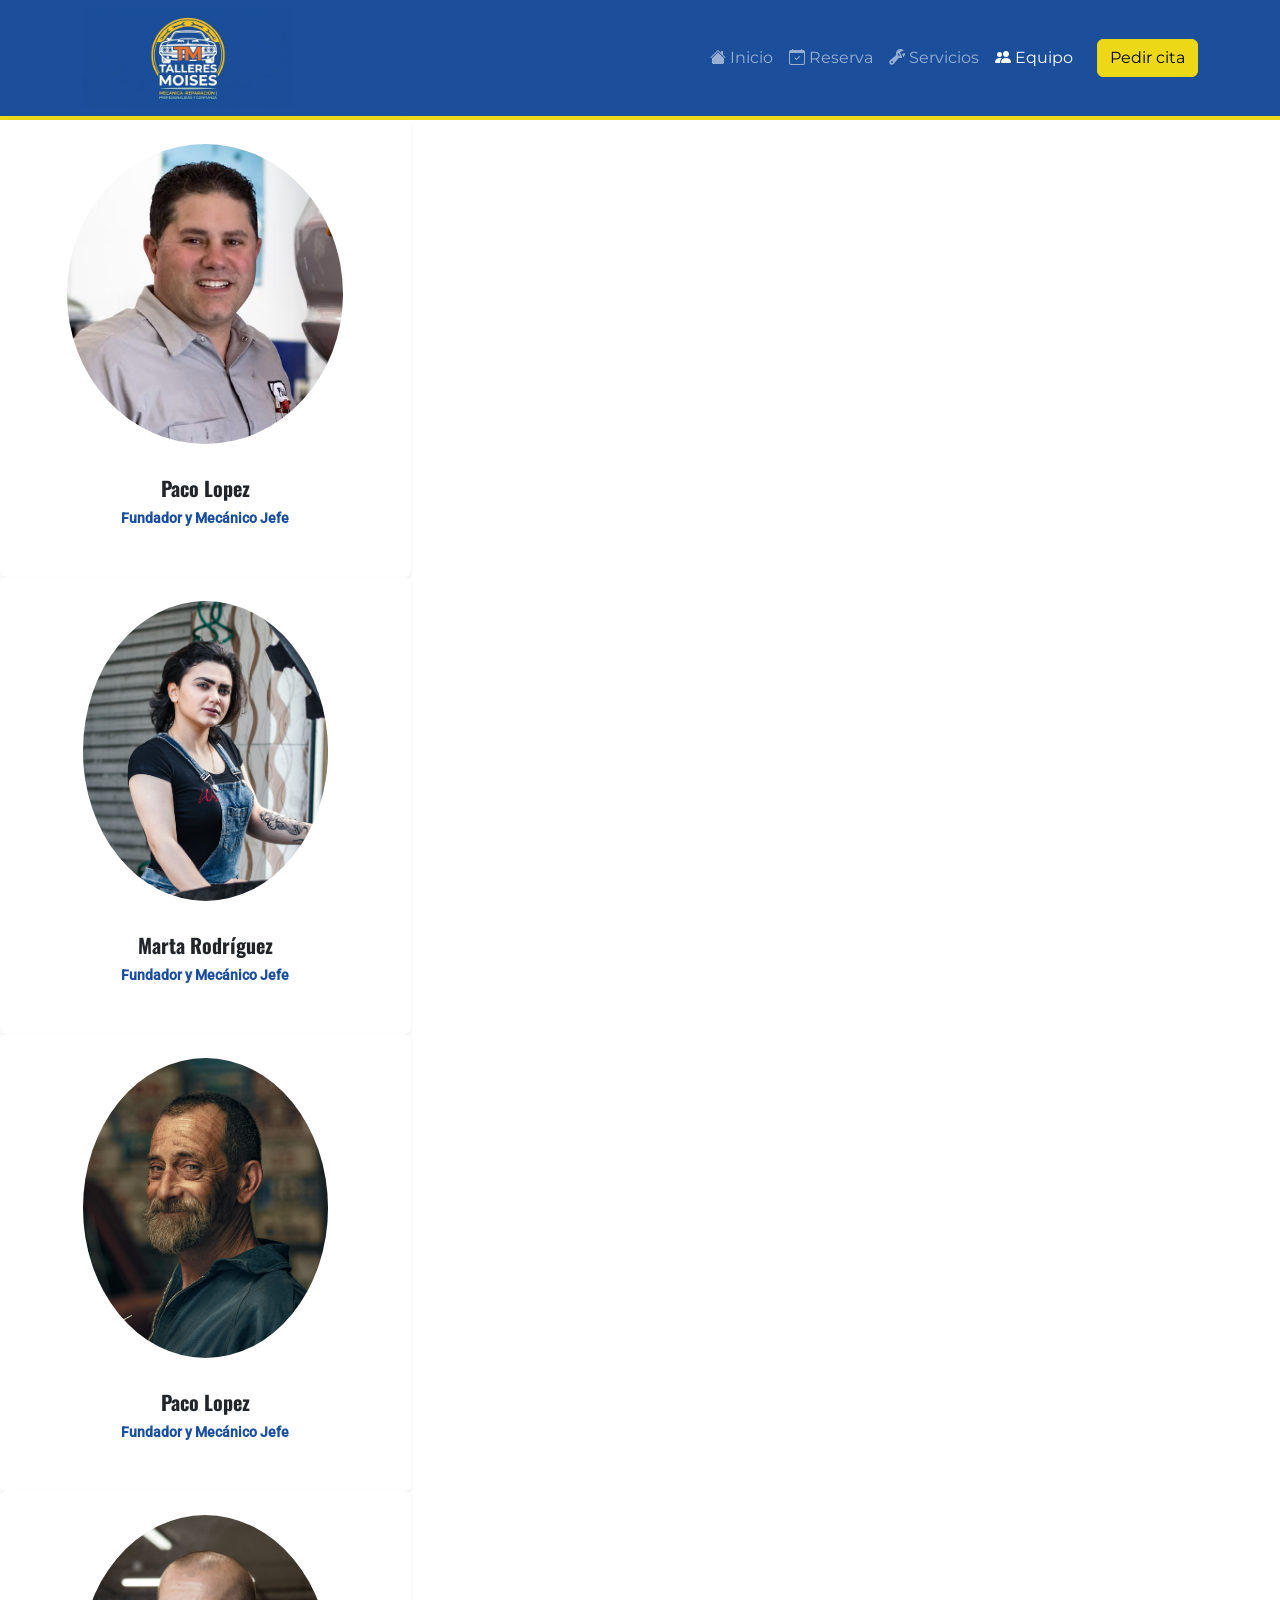
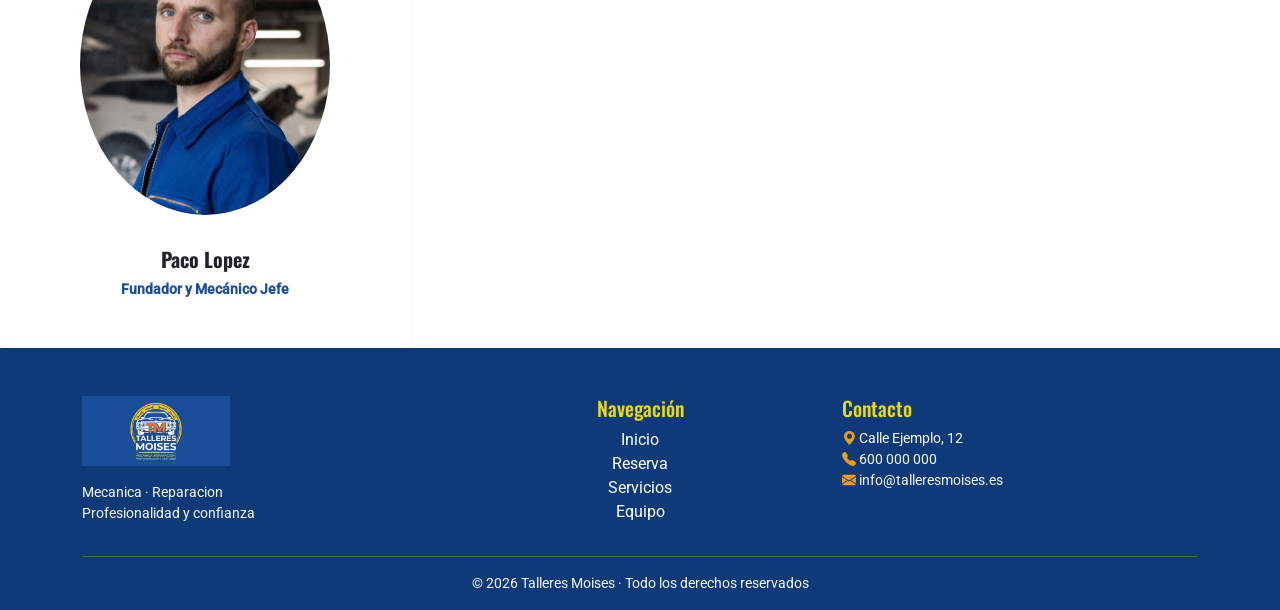
==== pages/equipo.html @ 010c3833 "equipo" ====
<!DOCTYPE html>
<html lang="en">
<head>
    <meta charset="UTF-8" />
    <meta name="viewport" content="width=device-width, initial-scale=1" />
    <title>Talleres Moises</title>
    <link rel="icon" href="img/favicon/favicon.ico" sizes="any" />
    <link
      rel="icon"
      type="image/png"
      sizes="32x32"
      href="../img/favicon/favicon-32.png"
    />
    <link rel="apple-touch-icon" href="img/favicon/apple-touch-icon.png" />
    <link
      href="https://cdn.jsdelivr.net/npm/bootstrap@5.3.3/dist/css/bootstrap.min.css"
      rel="stylesheet"
    />
    <link
      href="https://cdn.jsdelivr.net/npm/bootstrap-icons@1.11.3/font/bootstrap-icons.min.css"
      rel="stylesheet"
    />
    <link href="../css/style.css" rel="stylesheet" />
</head>
<body>
<nav class="navbar navbar-expand-lg navbar-dark bg-primary">
      <div class="container">
        <a class="navbar-brand" href="../index.html">
          <img src="../img/logo/logo.webp" alt="Talleres Moises" height="156" />
        </a>

        <button
          class="navbar-toggler"
          type="button"
          data-bs-toggle="collapse"
          data-bs-target="#menuPrincipal"
          aria-controls="menuPrincipal"
          aria-expanded="false"
          aria-label="Abrir menú"
        >
          <span class="navbar-toggler-icon"></span>
        </button>

        <div class="collapse navbar-collapse" id="menuPrincipal">
          <ul class="navbar-nav ms-auto mb-2 mb-lg-0">
            <li class="nav-item">
              <a class="nav-link" href="../index.html">
                <i class="bi bi-house-fill"></i> Inicio
              </a>
            </li>
            <li class="nav-item">
              <a class="nav-link" href="../pages/reserva.html">
                <i class="bi bi-calendar-check"></i> Reserva
              </a>
            </li>
            <li class="nav-item">
              <a class="nav-link" href="../pages/servicios.html">
                <i class="bi bi-wrench-adjustable"></i> Servicios
              </a>
            </li>
            <li class="nav-item">
              <a class="nav-link active" href="../pages/equipo.html">
                <i class="bi bi-people-fill"></i> Equipo
              </a>
            </li>
          </ul>

          <a
            class="btn btn-secondary ms-lg-3 d-none d-lg-inline-block"
            href="../pages/reserva.html"
          >
            Pedir cita
          </a>
        </div>
      </div>
    </nav>
<!-- =========================== DIV =================================== -->

    <div class="row g-4">
       <div class="col-12 col-md-4">
        <div class="card h-100 shadow-sm border-0">

            <div class="card-body text-center p-4">
                <img src="../img/equipo/trabajador1.jpg" class="rounded-circle border-3 border-primary mb-3 object-fit-cover" 
                alt="Foto de trabajador" style="height: 300px; object-fit: cover; object-position: top;">
                <div class="card-body text-center">
                    <h3 class="card-title h5 fw-bold">Paco Lopez</h3>
                    <p class="text-primary small fw-semibold mb-2">Fundador y Mecánico Jefe</p>
                </div>
            </div>
        </div>
        </div>
    </div>

    <div class="row g-4">
       <div class="col-12 col-md-4">
        <div class="card h-100 shadow-sm border-0">

            <div class="card-body text-center p-4">
                <img src="../img/equipo/trabajadora2.jpg" class="rounded-circle border-3 border-primary mb-3 object-fit-cover" 
                alt="Foto de trabajador" style="height: 300px; object-fit: cover; object-position: top;">
                <div class="card-body text-center">
                    <h3 class="card-title h5 fw-bold">Marta Rodríguez</h3>
                    <p class="text-primary small fw-semibold mb-2">Fundador y Mecánico Jefe</p>
                </div>
            </div>
        </div>
        </div>
    </div>

    <div class="row g-4">
       <div class="col-12 col-md-4">
        <div class="card h-100 shadow-sm border-0">

            <div class="card-body text-center p-4">
                <img src="../img/equipo/trabajador3.jpg" class="rounded-circle border-3 border-primary mb-3 object-fit-cover" 
                alt="Foto de trabajador" style="height: 300px; object-fit: cover; object-position: top;">
                <div class="card-body text-center">
                    <h3 class="card-title h5 fw-bold">Paco Lopez</h3>
                    <p class="text-primary small fw-semibold mb-2">Fundador y Mecánico Jefe</p>
                </div>
            </div>
        </div>
        </div>
    </div>

        <div class="row g-4">
       <div class="col-12 col-md-4">
        <div class="card h-100 shadow-sm border-0">

            <div class="card-body text-center p-4">
                <img src="../img/equipo/trabajador4.jpg" class="rounded-circle border-3 border-primary mb-3 object-fit-cover" 
                alt="Foto de trabajador" style="height: 300px; object-fit: cover; object-position: top;">
                <div class="card-body text-center">
                    <h3 class="card-title h5 fw-bold">Paco Lopez</h3>
                    <p class="text-primary small fw-semibold mb-2">Fundador y Mecánico Jefe</p>
                </div>
            </div>
        </div>
        </div>
    </div>

    <footer class="bg-dark text-light pt-5 pb-3">
      <div class="container">
        <div class="row gy-4">
          <div class="col-12 col-md-4 text-center text-md-start">
            <img
              src="../img/logo/logo.webp"
              alt="Talleres Moises"
              height="70"
              class="mb-3"
            />
            <p class="small mb-0">
              Mecanica · Reparacion<br />Profesionalidad y confianza
            </p>
          </div>

          <div class="col-6 col-md-4 text-md-center">
            <h5 class="text-secondary">Navegación</h5>
            <ul class="list-unstyled">
              <li><a class="footer-link" href="../index.html">Inicio</a></li>
              <li><a class="footer-link" href="reserva.html">Reserva</a></li>
              <li>
                <a class="footer-link" href="servicios.html">Servicios</a>
              </li>
              <li><a class="footer-link" href="equipo.html">Equipo</a></li>
            </ul>
          </div>

          <div class="col-6 col-md-4">
            <h5 class="text-secondary">Contacto</h5>
            <ul class="list-unstyled small">
              <li>
                <i class="bi bi-geo-alt-fill text-warning"></i> Calle Ejemplo,
                12
              </li>
              <li>
                <i class="bi bi-telephone-fill text-warning"></i> 600 000 000
              </li>
              <li>
                <i class="bi bi-envelope-fill text-warning"></i>
                info@talleresmoises.es
              </li>
            </ul>
          </div>
        </div>

        <hr class="border-secondary" />
        <p class="text-center small mb-0">
          &copy; 2026 Talleres Moises · Todo los derechos reservados
        </p>
      </div>
    </footer>
    <script src="https://cdn.jsdelivr.net/npm/bootstrap@5.3.3/dist/js/bootstrap.bundle.min.js"></script>
  <script src="js/codigo.js"></script>
</body>
</html>
---- css/style.css ----
@font-face {
  font-family: 'Montserrat';
  font-weight: 400;
  font-style: normal;
  font-display: swap;
  src: url('../fonts/Montserrat-Regular.woff') format('woff');
}

@font-face {
  font-family: 'Montserrat';
  font-weight: 600;
  font-style: normal;
  font-display: swap;
  src: url('../fonts/Montserrat-SemiBold.woff') format('woff');
}

@font-face {
  font-family: 'Oswald';
  font-weight: 500;
  font-style: normal;
  font-display: swap;
  src: url('../fonts/Oswald-Medium.woff') format('woff');
}

@font-face {
  font-family: 'Oswald';
  font-weight: 700;
  font-style: normal;
  font-display: swap;
  src: url('../fonts/Oswald-Bold.woff') format('woff');
}

@font-face {
  font-family: 'Roboto';
  font-weight: 400;
  font-style: normal;
  font-display: swap;
  src: url('../fonts/Roboto-Regular.woff') format('woff');
}

@font-face {
  font-family: 'Roboto';
  font-weight: 500;
  font-style: normal;
  font-display: swap;
  src: url('../fonts/Roboto-Medium.woff') format('woff');
}

:root {
  --bs-primary: #1B4F9C;
  --bs-primary-rgb: 27, 79, 156;
  --bs-secondary: #ECD816;
  --bs-secondary-rgb: 236, 216, 22;
  --bs-info: #531CA1;
  --bs-info-rgb: 83, 28, 161;
  --bs-warning: #EC9D16;
  --bs-warning-rgb: 236, 157, 22;
  --bs-dark: #0F3A79;
  --bs-dark-rgb: 15, 58, 121;
  --bs-body-font-family: 'Roboto', sans-serif;
}

/* ===== Botones y badge con la paleta ===== */
.btn-secondary {
  --bs-btn-color: #000;
  --bs-btn-bg: #ECD816;
  --bs-btn-border-color: #ECD816;
  --bs-btn-hover-color: #000;
  --bs-btn-hover-bg: #d4c014;
  --bs-btn-hover-border-color: #d4c014;
  --bs-btn-active-color: #000;
  --bs-btn-active-bg: #c2af12;
  --bs-btn-active-border-color: #c2af12;
}

h1, h2, h3, h4, h5, h6 { font-family: 'Oswald', sans-serif; }
.navbar, .btn { font-family: 'Montserrat', sans-serif; }


.navbar {
  border-bottom: 4px solid var(--bs-secondary);
}

.navbar-brand {
    padding: 0;
}

.navbar-brand img {
    height: 100px;
}

.footer-link{
    color: #fff;
    text-decoration: none;
}

.hero {
  background: linear-gradient(135deg, #f4f7fc 0%, #dce8f8 100%);
}

.btn-hero {
  border-radius: 50rem;
  transition: transform .2s ease, box-shadow .2s ease;
}

.btn-hero:hover {
  transform: translateY(-3px);
  box-shadow: 0 .5rem 1rem rgba(15, 58, 121, .25);
}

.btn-hero .bi-arrow-right {
  transition: transform .2s ease;
}

.btn-hero:hover .bi-arrow-right {
  transform: translateX(4px);
}

.footer-link:hover{
    color: var(--bs-secondary);
}

.text-bg-secondary {
    color: #000 !important;
}

/* ===== Cards "Por qué elegirnos" ===== */
.card-porque {
  transition: transform .25s ease, box-shadow .25s ease;
}

.card-porque:hover {
  transform: translateY(-8px);
  box-shadow: 0 1rem 1.5rem rgba(15, 58, 121, .2) !important;
}

.card-porque .bi {
  display: inline-block;
  transition: transform .25s ease;
}

.card-porque:hover .bi {
  transform: scale(1.2) rotate(-8deg);
}

.icono-contacto {
  display: inline-flex;
  align-items: center;
  justify-content: center;
  width: 2.5rem;
  height: 2.5rem;
  flex-shrink: 0;
  border-radius: 50%;
  background: var(--bs-warning);
  color: #fff;
  transition: transform .25s ease, background-color .25s ease;
}

.card-ubicacion .d-flex:hover .icono-contacto {
  transform: scale(1.1);
  background: var(--bs-primary);
}

/* ===== Ubicación ===== */
.icono-contacto {
  display: inline-flex;
  align-items: center;
  justify-content: center;
  width: 2.5rem;
  height: 2.5rem;
  flex-shrink: 0;
  border-radius: 50%;
  background: var(--bs-warning);
  color: #fff;
  transition: transform .25s ease, background-color .25s ease;
}

.card-ubicacion .d-flex:hover .icono-contacto {
  transform: scale(1.1);
  background: var(--bs-primary);
}
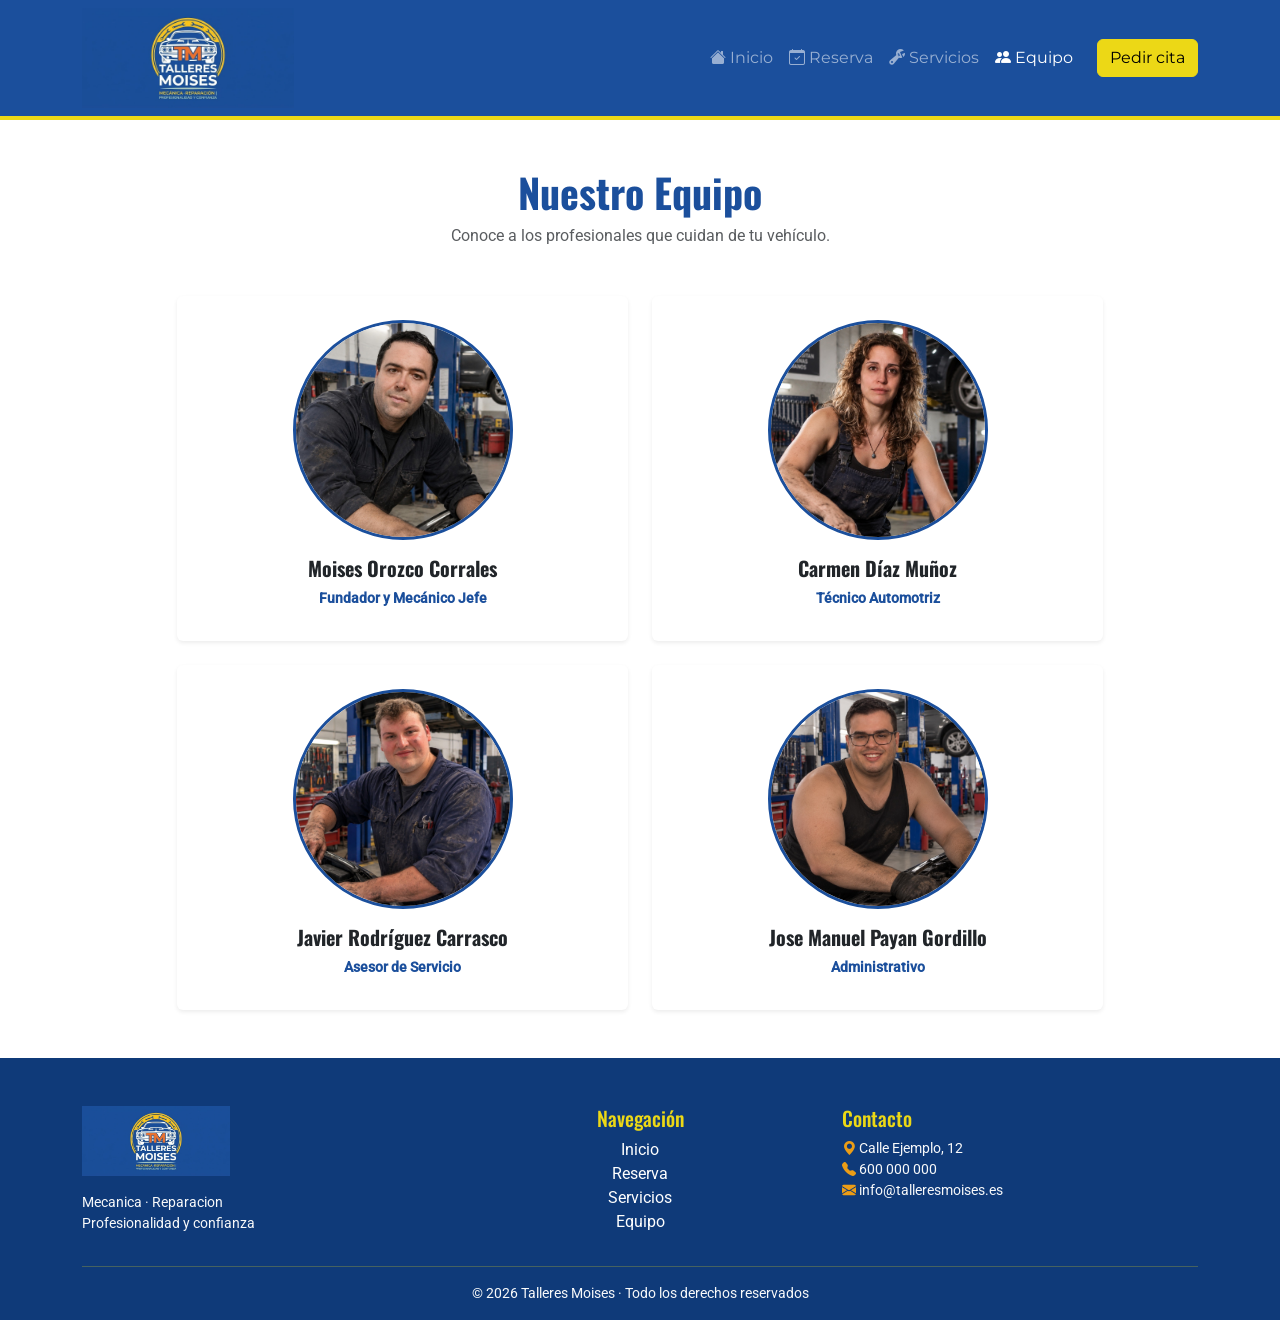
==== commit 71d21e64: "v2 equipo" ====
--- a/pages/equipo.html
+++ b/pages/equipo.html
@@ -74,71 +74,79 @@
         </div>
       </div>
     </nav>
-<!-- =========================== DIV =================================== -->
-
-    <div class="row g-4">
-       <div class="col-12 col-md-4">
-        <div class="card h-100 shadow-sm border-0">
-
-            <div class="card-body text-center p-4">
-                <img src="../img/equipo/trabajador1.jpg" class="rounded-circle border-3 border-primary mb-3 object-fit-cover" 
-                alt="Foto de trabajador" style="height: 300px; object-fit: cover; object-position: top;">
-                <div class="card-body text-center">
-                    <h3 class="card-title h5 fw-bold">Paco Lopez</h3>
+    <!-- ---------------- MAIN ---------------- -->
+     <main class="container my-5">
+    
+    <!-- Título de la sección -->
+    <div class="text-center mb-5">
+        <h1 class="fw-bold text-primary">Nuestro Equipo</h1>
+        <p class="text-muted">Conoce a los profesionales que cuidan de tu vehículo.</p>
+    </div>
+
+    <div class="row g-4 mb-4 justify-content-center">
+        
+        <div class="col-12 col-md-6 col-lg-5">
+            <div class="card h-100 shadow-sm border-0">
+                <div class="card-body text-center p-4">
+                    <img src="../img/equipo/moisestrabajador.jpeg" 
+                         class="rounded-circle border border-3 border-primary mb-3 object-fit-cover" 
+                         alt="Moises Orozco" 
+                         style="height: 220px; width: 220px; object-position: top;">
+                    
+                    <h3 class="card-title h5 fw-bold">Moises Orozco Corrales</h3>
                     <p class="text-primary small fw-semibold mb-2">Fundador y Mecánico Jefe</p>
                 </div>
             </div>
         </div>
-        </div>
-    </div>
-
-    <div class="row g-4">
-       <div class="col-12 col-md-4">
-        <div class="card h-100 shadow-sm border-0">
-
-            <div class="card-body text-center p-4">
-                <img src="../img/equipo/trabajadora2.jpg" class="rounded-circle border-3 border-primary mb-3 object-fit-cover" 
-                alt="Foto de trabajador" style="height: 300px; object-fit: cover; object-position: top;">
-                <div class="card-body text-center">
-                    <h3 class="card-title h5 fw-bold">Marta Rodríguez</h3>
-                    <p class="text-primary small fw-semibold mb-2">Fundador y Mecánico Jefe</p>
-                </div>
-            </div>
-        </div>
-        </div>
-    </div>
-
-    <div class="row g-4">
-       <div class="col-12 col-md-4">
-        <div class="card h-100 shadow-sm border-0">
-
-            <div class="card-body text-center p-4">
-                <img src="../img/equipo/trabajador3.jpg" class="rounded-circle border-3 border-primary mb-3 object-fit-cover" 
-                alt="Foto de trabajador" style="height: 300px; object-fit: cover; object-position: top;">
-                <div class="card-body text-center">
-                    <h3 class="card-title h5 fw-bold">Paco Lopez</h3>
-                    <p class="text-primary small fw-semibold mb-2">Fundador y Mecánico Jefe</p>
-                </div>
-            </div>
-        </div>
-        </div>
-    </div>
-
-        <div class="row g-4">
-       <div class="col-12 col-md-4">
-        <div class="card h-100 shadow-sm border-0">
-
-            <div class="card-body text-center p-4">
-                <img src="../img/equipo/trabajador4.jpg" class="rounded-circle border-3 border-primary mb-3 object-fit-cover" 
-                alt="Foto de trabajador" style="height: 300px; object-fit: cover; object-position: top;">
-                <div class="card-body text-center">
-                    <h3 class="card-title h5 fw-bold">Paco Lopez</h3>
-                    <p class="text-primary small fw-semibold mb-2">Fundador y Mecánico Jefe</p>
-                </div>
-            </div>
-        </div>
-        </div>
-    </div>
+
+        <div class="col-12 col-md-6 col-lg-5">
+            <div class="card h-100 shadow-sm border-0">
+                <div class="card-body text-center p-4">
+                    <img src="../img/equipo/carmentrabajadora.jpeg" 
+                         class="rounded-circle border border-3 border-primary mb-3 object-fit-cover" 
+                         alt="Carmen Díaz" 
+                         style="height: 220px; width: 220px; object-position: top;">
+                    
+                    <h3 class="card-title h5 fw-bold">Carmen Díaz Muñoz</h3>
+                    <p class="text-primary small fw-semibold mb-2">Técnico Automotriz</p>
+                </div>
+            </div>
+        </div>
+
+    </div> 
+
+    <div class="row g-4 justify-content-center">
+        
+        <div class="col-12 col-md-6 col-lg-5">
+            <div class="card h-100 shadow-sm border-0">
+                <div class="card-body text-center p-4">
+                    <img src="../img/equipo/javiertrabajador.jpeg" 
+                         class="rounded-circle border border-3 border-primary mb-3 object-fit-cover" 
+                         alt="Javier Rodríguez" 
+                         style="height: 220px; width: 220px; object-position: top;">
+                    
+                    <h3 class="card-title h5 fw-bold">Javier Rodríguez Carrasco</h3>
+                    <p class="text-primary small fw-semibold mb-2">Asesor de Servicio</p>
+                </div>
+            </div>
+        </div>
+
+        <div class="col-12 col-md-6 col-lg-5">
+            <div class="card h-100 shadow-sm border-0">
+                <div class="card-body text-center p-4">
+                    <img src="../img/equipo/payantrabajador.jpeg" 
+                         class="rounded-circle border border-3 border-primary mb-3 object-fit-cover" 
+                         alt="Jose Manuel Payan" 
+                         style="height: 220px; width: 220px; object-position: top;">
+                    
+                    <h3 class="card-title h5 fw-bold">Jose Manuel Payan Gordillo</h3>
+                    <p class="text-primary small fw-semibold mb-2">Administrativo</p>
+                </div>
+            </div>
+        </div>
+
+    </div> 
+</main>
 
     <footer class="bg-dark text-light pt-5 pb-3">
       <div class="container">
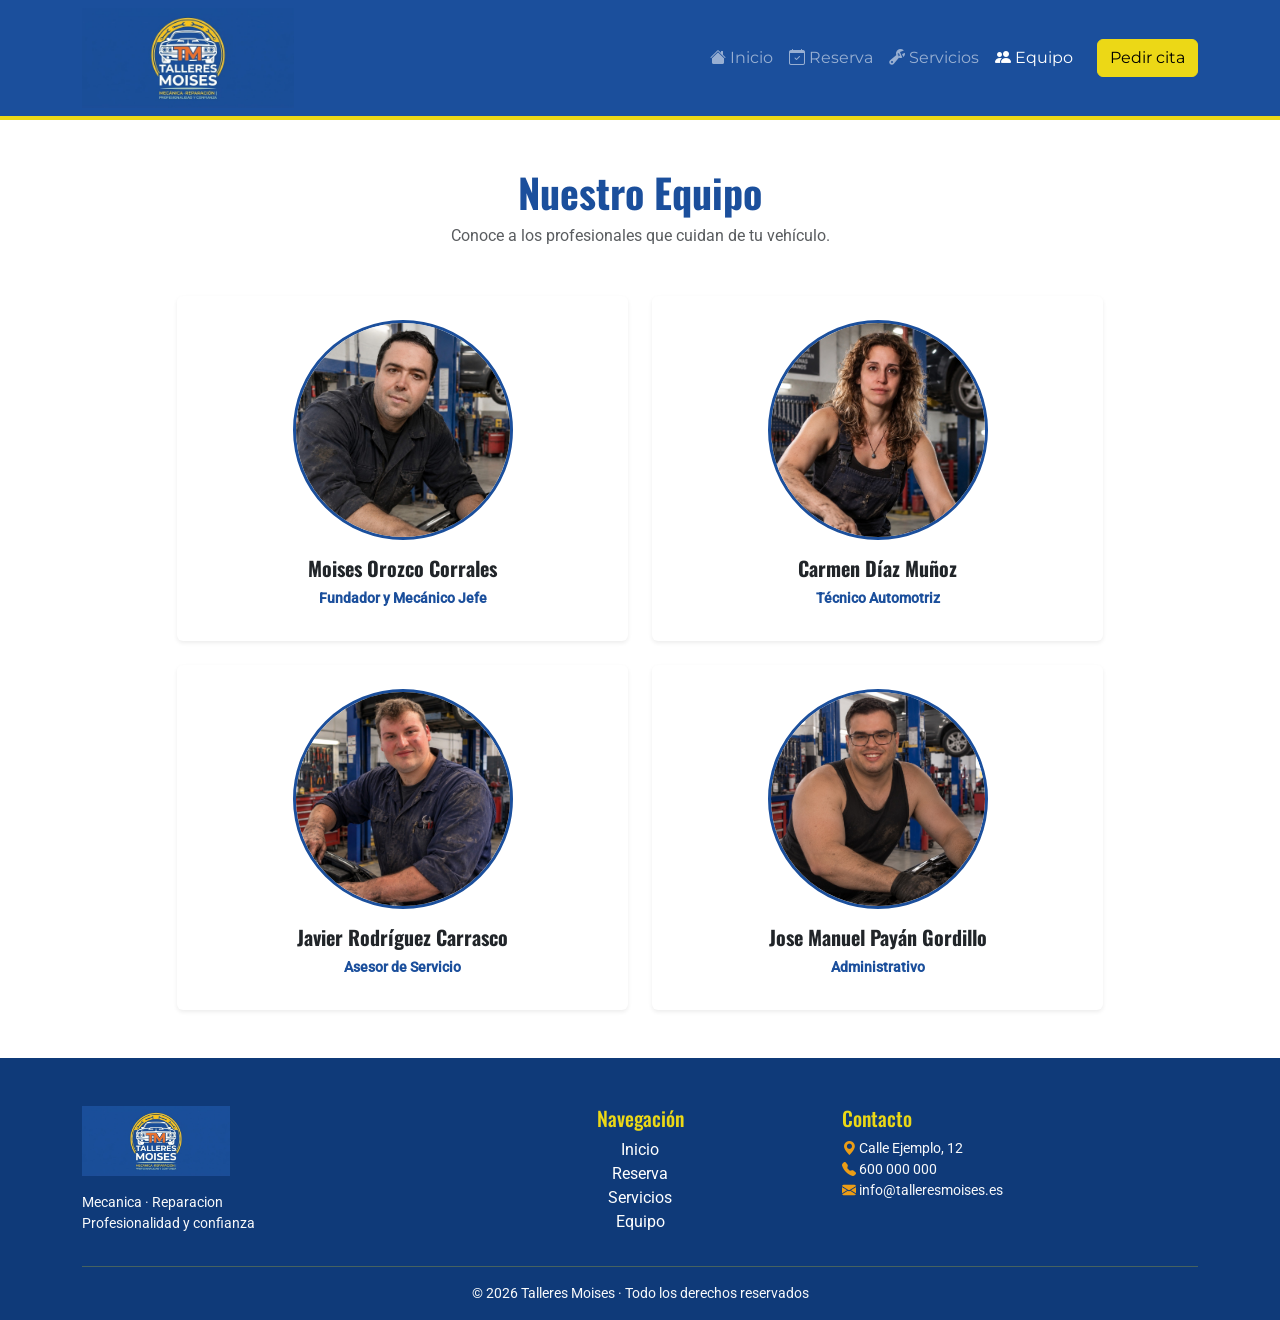
==== commit 853ff3e7: "Update equipo.html" ====
--- a/pages/equipo.html
+++ b/pages/equipo.html
@@ -139,7 +139,7 @@
                          alt="Jose Manuel Payan" 
                          style="height: 220px; width: 220px; object-position: top;">
                     
-                    <h3 class="card-title h5 fw-bold">Jose Manuel Payan Gordillo</h3>
+                    <h3 class="card-title h5 fw-bold">Jose Manuel Payán Gordillo</h3>
                     <p class="text-primary small fw-semibold mb-2">Administrativo</p>
                 </div>
             </div>
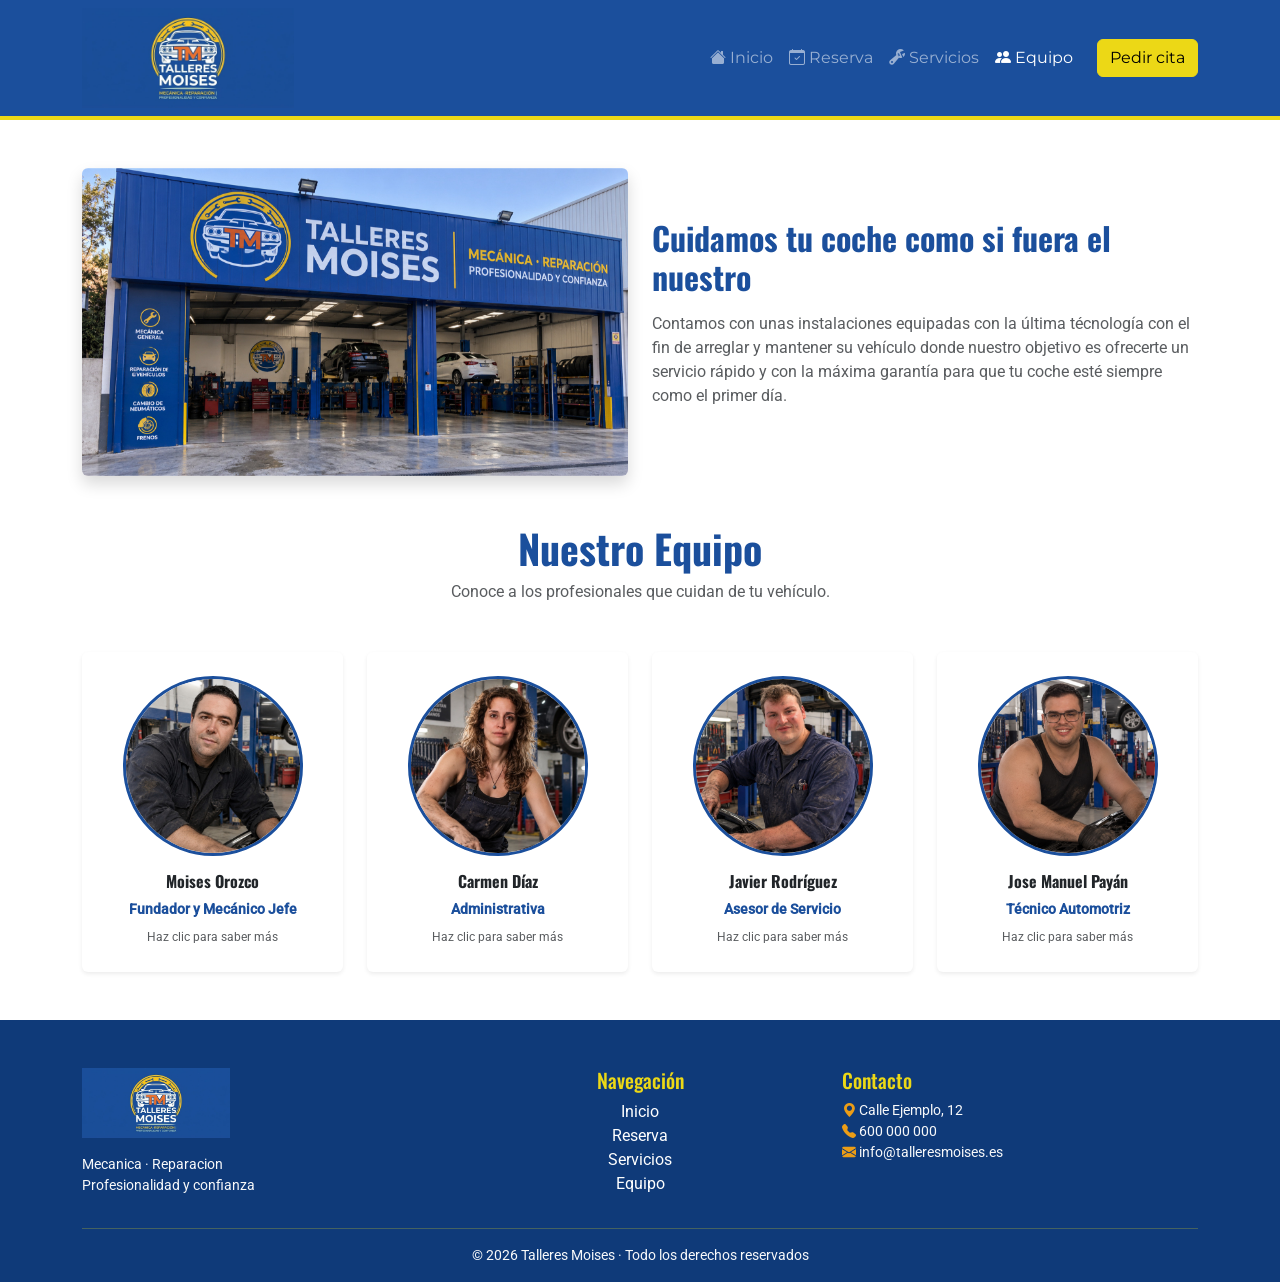
==== commit cacaa107: "equipo v4" ====
--- a/pages/equipo.html
+++ b/pages/equipo.html
@@ -4,7 +4,7 @@
     <meta charset="UTF-8" />
     <meta name="viewport" content="width=device-width, initial-scale=1" />
     <title>Talleres Moises</title>
-    <link rel="icon" href="img/favicon/favicon.ico" sizes="any" />
+    <link rel="icon" href="../img/favicon/favicon.ico" sizes="any" />
     <link
       rel="icon"
       type="image/png"
@@ -74,78 +74,155 @@
         </div>
       </div>
     </nav>
+    <!-- ---------------- SECTION ---------------- -->
+    <section class="container my-5">
+      <div class="row align-items-center g-4">
+        <div class="col-12 col-md-6 text-center">
+          <img src="../img/equipo/Talleres-Moisés_-Mecánica-Profesional-y-Confianza.jpg" class="img-fluid rounded shadow" alt="Intalaciones de Talleres Moises">
+        </div>
+
+        <div class="col-12 col-md-6">
+          <h2 class="fw-bold text-primary mb-3">Cuidamos tu coche como si fuera el nuestro</h2>
+          <p class="text-muted">
+            Contamos con unas instalaciones equipadas con la última técnología con el fin de arreglar y mantener su vehículo donde nuestro objetivo es
+            ofrecerte un servicio rápido y con la máxima garantía para que tu coche esté siempre como el primer día.
+          </p>
+        </div>
+      </div>
+    </section>
+
     <!-- ---------------- MAIN ---------------- -->
      <main class="container my-5">
     
-    <!-- Título de la sección -->
     <div class="text-center mb-5">
         <h1 class="fw-bold text-primary">Nuestro Equipo</h1>
         <p class="text-muted">Conoce a los profesionales que cuidan de tu vehículo.</p>
     </div>
 
-    <div class="row g-4 mb-4 justify-content-center">
-        
-        <div class="col-12 col-md-6 col-lg-5">
-            <div class="card h-100 shadow-sm border-0">
-                <div class="card-body text-center p-4">
-                    <img src="../img/equipo/moisestrabajador.jpeg" 
-                         class="rounded-circle border border-3 border-primary mb-3 object-fit-cover" 
-                         alt="Moises Orozco" 
-                         style="height: 220px; width: 220px; object-position: top;">
-                    
-                    <h3 class="card-title h5 fw-bold">Moises Orozco Corrales</h3>
-                    <p class="text-primary small fw-semibold mb-2">Fundador y Mecánico Jefe</p>
-                </div>
-            </div>
-        </div>
-
-        <div class="col-12 col-md-6 col-lg-5">
-            <div class="card h-100 shadow-sm border-0">
-                <div class="card-body text-center p-4">
-                    <img src="../img/equipo/carmentrabajadora.jpeg" 
-                         class="rounded-circle border border-3 border-primary mb-3 object-fit-cover" 
-                         alt="Carmen Díaz" 
-                         style="height: 220px; width: 220px; object-position: top;">
-                    
-                    <h3 class="card-title h5 fw-bold">Carmen Díaz Muñoz</h3>
-                    <p class="text-primary small fw-semibold mb-2">Técnico Automotriz</p>
-                </div>
-            </div>
-        </div>
-
-    </div> 
-
     <div class="row g-4 justify-content-center">
         
-        <div class="col-12 col-md-6 col-lg-5">
-            <div class="card h-100 shadow-sm border-0">
-                <div class="card-body text-center p-4">
-                    <img src="../img/equipo/javiertrabajador.jpeg" 
-                         class="rounded-circle border border-3 border-primary mb-3 object-fit-cover" 
-                         alt="Javier Rodríguez" 
-                         style="height: 220px; width: 220px; object-position: top;">
-                    
-                    <h3 class="card-title h5 fw-bold">Javier Rodríguez Carrasco</h3>
-                    <p class="text-primary small fw-semibold mb-2">Asesor de Servicio</p>
-                </div>
-            </div>
-        </div>
-
-        <div class="col-12 col-md-6 col-lg-5">
-            <div class="card h-100 shadow-sm border-0">
-                <div class="card-body text-center p-4">
-                    <img src="../img/equipo/payantrabajador.jpeg" 
-                         class="rounded-circle border border-3 border-primary mb-3 object-fit-cover" 
-                         alt="Jose Manuel Payan" 
-                         style="height: 220px; width: 220px; object-position: top;">
-                    
-                    <h3 class="card-title h5 fw-bold">Jose Manuel Payán Gordillo</h3>
-                    <p class="text-primary small fw-semibold mb-2">Administrativo</p>
-                </div>
-            </div>
-        </div>
-
-    </div> 
+        <div class="col-12 col-sm-6 col-lg-3">
+            <div class="card card-porque h-100 shadow-sm border-0 text-center p-3" data-bs-toggle="modal" data-bs-target="#modalMoises" style="cursor: pointer;">
+                <div class="card-body text-center p-2">
+                    <img src="../img/equipo/moisestrabajador.jpeg" class="rounded-circle border border-3 border-primary mb-3 object-fit-cover mx-auto" alt="Moises Orozco" style="height: 180px; width: 180px; object-position: top;">
+                    <h3 class="card-title h6 fw-bold">Moises Orozco</h3>
+                    <p class="text-primary small fw-semibold mb-1">Fundador y Mecánico Jefe</p>
+                    <span class="text-muted small" style="font-size: 0.75rem;">Haz clic para saber más</span>
+                </div>
+            </div>
+        </div>
+
+        <div class="col-12 col-sm-6 col-lg-3">
+            <div class="card card-porque h-100 shadow-sm border-0 text-center p-3" data-bs-toggle="modal" data-bs-target="#modalCarmen" style="cursor: pointer;">
+                <div class="card-body text-center p-2">
+                    <img src="../img/equipo/carmentrabajadora.jpeg" class="rounded-circle border border-3 border-primary mb-3 object-fit-cover mx-auto" alt="Carmen Díaz" style="height: 180px; width: 180px; object-position: top;">
+                    <h3 class="card-title h6 fw-bold">Carmen Díaz</h3>
+                    <p class="text-primary small fw-semibold mb-1">Administrativa</p>
+                    <span class="text-muted small" style="font-size: 0.75rem;">Haz clic para saber más</span>
+                </div>
+            </div>
+        </div>
+
+        <div class="col-12 col-sm-6 col-lg-3">
+            <div class="card card-porque h-100 shadow-sm border-0 text-center p-3" data-bs-toggle="modal" data-bs-target="#modalJavier" style="cursor: pointer;">
+                <div class="card-body text-center p-2">
+                    <img src="../img/equipo/javiertrabajador.jpeg" class="rounded-circle border border-3 border-primary mb-3 object-fit-cover mx-auto" alt="Javier Rodríguez" style="height: 180px; width: 180px; object-position: top;">
+                    <h3 class="card-title h6 fw-bold">Javier Rodríguez</h3>
+                    <p class="text-primary small fw-semibold mb-1">Asesor de Servicio</p>
+                    <span class="text-muted small" style="font-size: 0.75rem;">Haz clic para saber más</span>
+                </div>
+            </div>
+        </div>
+
+        <div class="col-12 col-sm-6 col-lg-3">
+            <div class="card card-porque h-100 shadow-sm border-0 text-center p-3" data-bs-toggle="modal" data-bs-target="#modalPayan" style="cursor: pointer;">
+                <div class="card-body text-center p-2">
+                    <img src="../img/equipo/payantrabajador.jpeg" class="rounded-circle border border-3 border-primary mb-3 object-fit-cover mx-auto" alt="Jose Manuel Payan" style="height: 180px; width: 180px; object-position: top;">
+                    <h3 class="card-title h6 fw-bold">Jose Manuel Payán</h3>
+                    <p class="text-primary small fw-semibold mb-1">Técnico Automotriz</p>
+                    <span class="text-muted small" style="font-size: 0.75rem;">Haz clic para saber más</span>
+                </div>
+            </div>
+        </div>
+
+    </div>
+
+    <div class="modal fade" id="modalMoises" tabindex="-1" aria-hidden="true">
+        <div class="modal-dialog modal-dialog-centered">
+            <div class="modal-content">
+                <div class="modal-header bg-primary text-white">
+                    <h5 class="modal-title">Moises Orozco Corrales</h5>
+                    <button type="button" class="btn-close btn-close-white" data-bs-dismiss="modal" aria-label="Cerrar"></button>
+                </div>
+                <div class="modal-body text-center">
+                    <img src="../img/equipo/moisestrabajador.jpeg" class="rounded-circle mb-3 object-fit-cover" style="width: 200px; height: 200px; object-position: top;" alt="Moises">
+                    <p class="text-primary fw-semibold">Fundador y Mecánico Jefe</p>
+                    <p class="text-muted">Con más de 20 años de experiencia al frente del taller, especialista en diagnosis avanzada y optimización de motores.</p>
+                </div>
+                <div class="modal-footer">
+                    <button type="button" class="btn btn-secondary btn-sm" data-bs-dismiss="modal">Cerrar</button>
+                </div>
+            </div>
+        </div>
+    </div>
+
+    <div class="modal fade" id="modalCarmen" tabindex="-1" aria-hidden="true">
+        <div class="modal-dialog modal-dialog-centered">
+            <div class="modal-content">
+                <div class="modal-header bg-primary text-white">
+                    <h5 class="modal-title">Carmen Díaz Muñoz</h5>
+                    <button type="button" class="btn-close btn-close-white" data-bs-dismiss="modal" aria-label="Cerrar"></button>
+                </div>
+                <div class="modal-body text-center">
+                    <img src="../img/equipo/carmentrabajadora.jpeg" class="rounded-circle mb-3 object-fit-cover" style="width: 200px; height: 200px; object-position: top;" alt="Carmen">
+                    <p class="text-primary fw-semibold">Administrativa</p>
+                    <p class="text-muted">Encargada de la gestión administrativa, atención directa al cliente y control de presupuestos y facturación.</p>
+                </div>
+                <div class="modal-footer">
+                    <button type="button" class="btn btn-secondary btn-sm" data-bs-dismiss="modal">Cerrar</button>
+                </div>
+            </div>
+        </div>
+    </div>
+
+    <div class="modal fade" id="modalJavier" tabindex="-1" aria-hidden="true">
+        <div class="modal-dialog modal-dialog-centered">
+            <div class="modal-content">
+                <div class="modal-header bg-primary text-white">
+                    <h5 class="modal-title">Javier Rodríguez Carrasco</h5>
+                    <button type="button" class="btn-close btn-close-white" data-bs-dismiss="modal" aria-label="Cerrar"></button>
+                </div>
+                <div class="modal-body text-center">
+                    <img src="../img/equipo/javiertrabajador.jpeg" class="rounded-circle mb-3 object-fit-cover" style="width: 200px; height: 200px; object-position: top;" alt="Javier">
+                    <p class="text-primary fw-semibold">Asesor de Servicio</p>
+                    <p class="text-muted">Especialista en la recepción de vehículos, asesoramiento personalizado y gestión de citas previas con los clientes.</p>
+                </div>
+                <div class="modal-footer">
+                    <button type="button" class="btn btn-secondary btn-sm" data-bs-dismiss="modal">Cerrar</button>
+                </div>
+            </div>
+        </div>
+    </div>
+
+    <div class="modal fade" id="modalPayan" tabindex="-1" aria-hidden="true">
+        <div class="modal-dialog modal-dialog-centered">
+            <div class="modal-content">
+                <div class="modal-header bg-primary text-white">
+                    <h5 class="modal-title">Jose Manuel Payán Gordillo</h5>
+                    <button type="button" class="btn-close btn-close-white" data-bs-dismiss="modal" aria-label="Cerrar"></button>
+                </div>
+                <div class="modal-body text-center">
+                    <img src="../img/equipo/payantrabajador.jpeg" class="rounded-circle mb-3 object-fit-cover" style="width: 200px; height: 200px; object-position: top;" alt="Jose Manuel">
+                    <p class="text-primary fw-semibold">Técnico Automotriz</p>
+                    <p class="text-muted">Experto en reparaciones mecánicas generales, mantenimiento preventivo y sustitución de componentes del automóvil.</p>
+                </div>
+                <div class="modal-footer">
+                    <button type="button" class="btn btn-secondary btn-sm" data-bs-dismiss="modal">Cerrar</button>
+                </div>
+            </div>
+        </div>
+    </div>
+
 </main>
 
     <footer class="bg-dark text-light pt-5 pb-3">
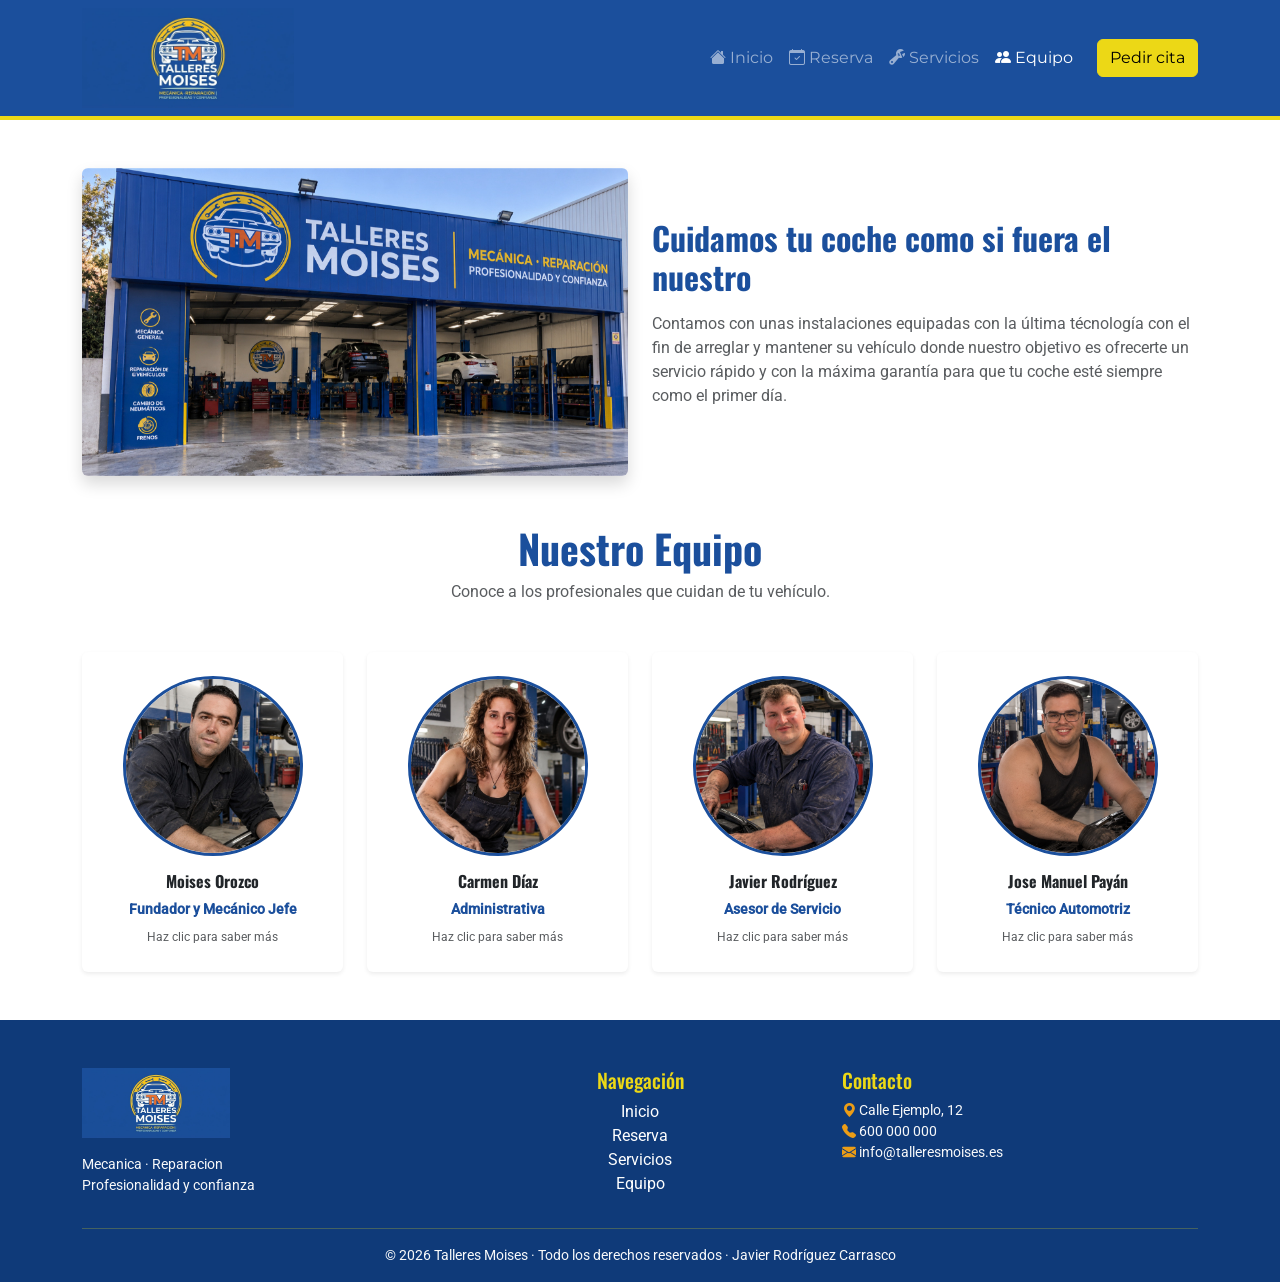
==== commit 3f4b9cb2: "nombre creador equipo" ====
--- a/pages/equipo.html
+++ b/pages/equipo.html
@@ -272,7 +272,7 @@
 
         <hr class="border-secondary" />
         <p class="text-center small mb-0">
-          &copy; 2026 Talleres Moises · Todo los derechos reservados
+          &copy; 2026 Talleres Moises · Todo los derechos reservados · Javier Rodríguez Carrasco
         </p>
       </div>
     </footer>
--- a/css/style.css
+++ b/css/style.css
@@ -60,7 +60,6 @@
   --bs-body-font-family: 'Roboto', sans-serif;
 }
 
-/* ===== Botones y badge con la paleta ===== */
 .btn-secondary {
   --bs-btn-color: #000;
   --bs-btn-bg: #ECD816;
@@ -124,7 +123,6 @@
     color: #000 !important;
 }
 
-/* ===== Cards "Por qué elegirnos" ===== */
 .card-porque {
   transition: transform .25s ease, box-shadow .25s ease;
 }
@@ -161,7 +159,6 @@
   background: var(--bs-primary);
 }
 
-/* ===== Ubicación ===== */
 .icono-contacto {
   display: inline-flex;
   align-items: center;
@@ -179,3 +176,59 @@
   transform: scale(1.1);
   background: var(--bs-primary);
 }
+
+.slide-grid {
+  display: flex;
+  flex-direction: column;
+}
+
+.slide-img {
+  position: relative;
+  overflow: hidden;
+  background-color: var(--bs-dark);
+}
+
+.slide-img::before {
+  content: "";
+  position: absolute;
+  inset: -20px;
+  background: var(--slide-bg) center / cover no-repeat;
+  filter: blur(18px) brightness(.8);
+}
+
+.carousel-img {
+  position: relative;
+  display: block;
+  width: 100%;
+  height: 300px;
+  object-fit: contain;
+}
+
+.slide-text {
+  display: flex;
+  flex-direction: column;
+  justify-content: center;
+  gap: .75rem;
+  padding: 2rem 2.5rem 3.5rem;
+  color: #fff;
+  background-color: var(--bs-dark);
+}
+
+#carruselPromos .carousel-control-prev,
+#carruselPromos .carousel-control-next {
+  width: 3.5rem;
+  height: 300px;
+  bottom: auto;
+}
+
+@media (min-width: 992px) {
+  .slide-grid { flex-direction: row; }
+  .slide-img { flex: 0 0 60%; }
+  .slide-text { flex: 1; padding: 2rem 5rem 2rem 2.5rem; }
+  .carousel-img { height: 500px; }
+  #carruselPromos .carousel-control-prev,
+  #carruselPromos .carousel-control-next {
+    height: 100%;
+    bottom: 0;
+  }
+}
